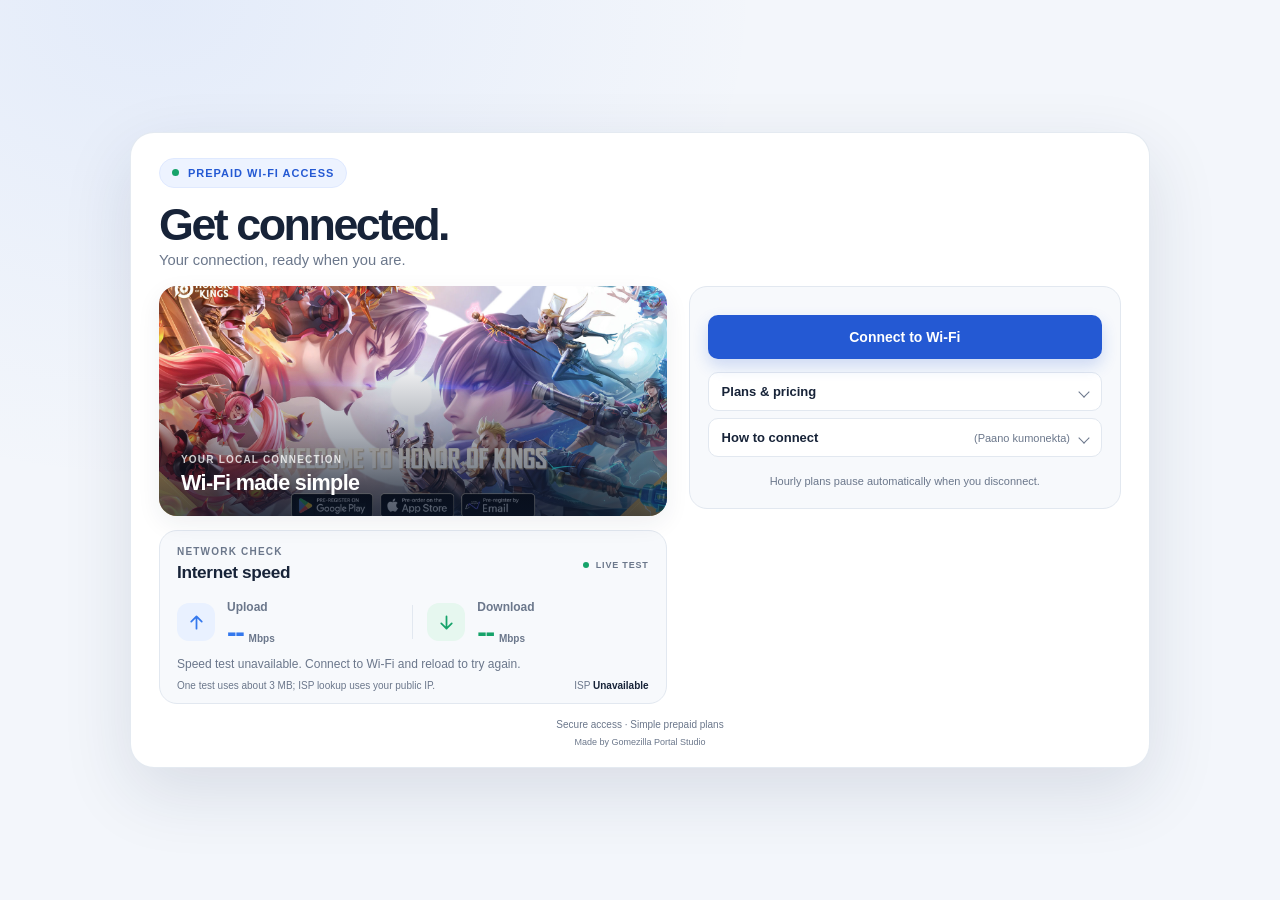
==== template/index.html @ 83ece9c0 "Add mobile preview and optional donation thank-you Correct the default admin email and remove the pr" ====
<!doctype html>
<html lang="en">
    <head>
        <meta charset="UTF-8">
        <meta name="viewport" content="width=device-width, initial-scale=1">
        <meta name="theme-color" content="#f3f6fb">
        <title>Prepaid Wi-Fi Access</title>
        <link rel="stylesheet" href="light.css" media="(prefers-color-scheme: light)">
        <link rel="stylesheet" href="dark.css" media="(prefers-color-scheme: dark)">
    </head>
    <body class="portal">
        <main class="oper-section-outer">
            <div class="oper-section-inner">
                <div class="container">
                    <header class="header">
                        <div class="header-top-row">
                            <div class="portal-badge"><span class="status-dot" aria-hidden="true"></span>Prepaid Wi-Fi Access</div>
                        </div>
                        <h1 class="portal-title">Get connected.</h1>
                        <p class="portal-subtitle">Your connection, ready when you are.</p>
                    </header>

                    <div class="portal-grid">
                        <section class="visual-column" aria-label="Network information">
                            <div class="carousel" aria-label="Community gallery">
                                <img id="carouselImage1" class="carouselImage" src="res/img/image1.jpg" alt="Community and Wi-Fi access">
                                <img id="carouselImage2" class="carouselImage" src="res/img/image2.jpeg" alt="Community and Wi-Fi access" style="display: none;">
                                <img id="carouselImage3" class="carouselImage" src="res/img/image3.jpeg" alt="Community and Wi-Fi access" style="display: none;">
                                <img id="carouselImage4" class="carouselImage" src="res/img/image4.jpg" alt="Community and Wi-Fi access" style="display: none;">
                                <img id="carouselImage5" class="carouselImage" src="res/img/image5.jpeg" alt="Community and Wi-Fi access" style="display: none;">
                                <div class="image-caption">
                                    <span class="caption-eyebrow">YOUR LOCAL CONNECTION</span>
                                    <span class="caption-title">Wi-Fi made simple</span>
                                </div>
                            </div>

                            <section class="speed-card" aria-labelledby="speedtest-title">
                                <div class="speed-heading">
                                    <div>
                                        <p class="section-eyebrow">NETWORK CHECK</p>
                                        <h2 id="speedtest-title">Internet speed</h2>
                                    </div>
                                    <span class="speed-live"><span class="live-dot" aria-hidden="true"></span>LIVE TEST</span>
                                </div>
                                <div class="speed-results">
                                    <div class="speed-result upload-result">
                                        <span class="speed-icon" aria-hidden="true">
                                            <svg viewBox="0 0 24 24"><path d="M12 19V5m-6 6 6-6 6 6"/></svg>
                                        </span>
                                        <div>
                                            <span class="speed-label">Upload</span>
                                            <p class="speed-value"><span id="upload-speed">--</span><span class="speed-unit">Mbps</span></p>
                                        </div>
                                    </div>
                                    <div class="speed-divider" aria-hidden="true"></div>
                                    <div class="speed-result download-result">
                                        <span class="speed-icon" aria-hidden="true">
                                            <svg viewBox="0 0 24 24"><path d="M12 5v14m6-6-6 6-6-6"/></svg>
                                        </span>
                                        <div>
                                            <span class="speed-label">Download</span>
                                            <p class="speed-value"><span id="download-speed">--</span><span class="speed-unit">Mbps</span></p>
                                        </div>
                                    </div>
                                </div>
                                <p id="speedtest-status" class="speed-status" role="status" aria-live="polite">Starting automatic speed test…</p>
                                <div class="speed-footer">
                                    <p class="speed-disclaimer">One test uses about 3 MB; ISP lookup uses your public IP.</p>
                                    <p class="isp-line">ISP <span id="isp-name">Detecting…</span></p>
                                </div>
                            </section>
                        </section>

                        <section class="access-column" aria-label="Connect to Wi-Fi">
                            <div id="hotspot-section" style="display:none">
                                <label class="field-label" for="hotspot-selector">Access method</label>
                                <div class="custom-select">
                                    <select id="hotspot-selector" class="oper-section-item"></select>
                                </div>
                            </div>

                            <form id="login-form">
                                <div id="input-voucher" class="form-group" style="display:none">
                                    <label class="field-label" for="voucherCode">Voucher code</label>
                                    <input id="voucherCode" class="oper-section-item input" name="voucherCode" type="text" placeholder="Enter your voucher code" autocomplete="one-time-code">
                                </div>
                                <div id="input-user" class="form-group" style="display:none">
                                    <label class="field-label" for="username">Username</label>
                                    <input id="username" class="oper-section-item input" name="username" type="text" placeholder="Username" autocomplete="username">
                                </div>
                                <div id="input-password" class="form-group password-wrapper" style="display:none">
                                    <label class="field-label" for="password">Password</label>
                                    <input id="password" class="oper-section-item input" name="password" type="password" placeholder="Password" autocomplete="current-password">
                                    <button id="togglePassword" class="password-toggle" type="button" aria-controls="password" aria-pressed="false">Show</button>
                                </div>
                                <div id="input-simple" class="form-group" style="display:none">
                                    <label class="field-label" for="simplePassword">Wi-Fi password</label>
                                    <input id="simplePassword" class="password oper-section-item" name="simplePassword" type="password" placeholder="Enter Wi-Fi password">
                                </div>
                                <div id="input-phone-num" class="form-group" style="display:none">
                                    <label class="field-label" for="country-code">Country code</label>
                                    <span class="add"></span>
                                    <input id="country-code" class="input" placeholder="Country code">
                                </div>
                                <div id="input-phone-number" class="form-group" style="display:none">
                                    <label class="field-label" for="phone-number">Phone number</label>
                                    <input id="phone-number" class="input" name="phone-number" type="text" placeholder="Phone number" autocomplete="tel">
                                </div>
                                <div id="input-verify-code" class="form-group" style="display:none">
                                    <label class="field-label" for="verify-code">Verification code</label>
                                    <div class="verify-row">
                                        <input id="verify-code" class="input" name="verify-code" type="text" placeholder="Verification code">
                                        <button id="get-code" class="button" type="button">Get code</button>
                                    </div>
                                </div>
                                <input name="clientMac" id="cMac" style="display:none">
                                <input name="radiusSvrIp" id="radiusServerIp" style="display:none">
                            </form>

                            <span id="oper-hint" role="status" style="color: var(--error)"></span>
                            <div id="button-area" class="form-group">
                                <button id="button-login" class="button oper-section-item"><span class="login-button-label">Connect to Wi-Fi</span></button>
                            </div>

                            <button class="collapsible" type="button" aria-expanded="false">Plans &amp; pricing<i class="arrow" aria-hidden="true"></i></button>
                            <div class="content">
                                <table id="priceTable">
                                    <thead>
                                        <tr><th>Price</th><th>Duration</th></tr>
                                    </thead>
                                    <tbody>
                                        <tr><td>₱5</td><td>2 hours</td></tr>
                                        <tr><td>₱10</td><td>5 hours</td></tr>
                                        <tr><td>₱20</td><td>1 day</td></tr>
                                        <tr><td>₱55</td><td>3 days</td></tr>
                                        <tr><td>₱105</td><td>7 days</td></tr>
                                    </tbody>
                                </table>
                            </div>

                            <button class="collapsible" type="button" aria-expanded="false">How to connect <span class="secondary-label">(Paano kumonekta)</span><i class="arrow" aria-hidden="true"></i></button>
                            <div class="content">
                                <p>1. Open Wi-Fi settings and connect to <strong>Prepaid Hotspot</strong> or <strong>Prepaid Hotspot_2.4G</strong>.</p>
                                <img src="res/img/instr/instr1.jpg" alt="Wi-Fi network selection instructions">
                                <p>2. Select <strong>Voucher Access</strong>.</p>
                                <img src="res/img/instr/instr2.jpeg" alt="Voucher access instructions">
                                <p>3. Enter your voucher code and tap <strong>Connect to Wi-Fi</strong>.</p>
                                <img src="res/img/instr/instr3.jpeg" alt="Voucher code entry instructions">
                            </div>
                            <p class="notes" id="note1">Hourly plans pause automatically when you disconnect.</p>
                        </section>
                    </div>
                    <footer class="footer-note">Secure access · Simple prepaid plans</footer>
                    <div class="studio-attribution">Made by Gomezilla Portal Studio</div>
                </div>
            </div>
        </main>
        <script src="tabCollapsible.js"></script>
        <script src="index.js"></script>
        <script src="speedtest.js"></script>
    </body>
</html>
---- template/light.css ----
:root {
    color-scheme: light;
    --page: #f3f6fb;
    --surface: #ffffff;
    --surface-soft: #f7f9fc;
    --surface-tint: #edf3fa;
    --border: #e2e8f0;
    --text: #172338;
    --muted: #6b778b;
    --primary: #2459d3;
    --primary-hover: #1948b4;
    --primary-soft: #edf3ff;
    --upload: #3478ed;
    --download: #16a36a;
    --error: #c33b48;
    --focus-ring: rgba(36, 89, 211, 0.18);
    --shadow: 0 24px 70px rgba(27, 45, 77, 0.12);
    --shadow-soft: 0 8px 24px rgba(27, 45, 77, 0.07);
}

* { box-sizing: border-box; }

html, body { min-height: 100%; }

body {
    min-height: 100vh;
    margin: 0;
    padding: 20px 18px;
    display: flex;
    align-items: center;
    justify-content: center;
    color: var(--text);
    background:
        radial-gradient(ellipse at 12% 0%, rgba(70, 127, 235, 0.09), transparent 38%),
        var(--page);
    font-family: Inter, -apple-system, BlinkMacSystemFont, "Segoe UI", sans-serif;
    overflow-x: hidden;
}

.oper-section-outer, .oper-section-inner {
    width: 100%;
    display: flex;
    justify-content: center;
}

.container {
    width: min(100%, 1020px);
    padding: 25px 28px 20px;
    border: 1px solid rgba(226, 232, 240, 0.9);
    border-radius: 24px;
    background: var(--surface);
    box-shadow: var(--shadow);
}

.header { margin: 0 0 18px; }
.header-top-row { display: flex; align-items: center; justify-content: space-between; gap: 12px; }

.portal-badge, .speed-live {
    display: inline-flex;
    align-items: center;
    gap: 9px;
    color: var(--primary);
    font-size: 11px;
    font-weight: 750;
    letter-spacing: 0.09em;
    text-transform: uppercase;
}

.portal-badge {
    padding: 8px 12px;
    border: 1px solid #dfe9ff;
    border-radius: 999px;
    background: var(--primary-soft);
}

.status-dot, .live-dot {
    width: 7px;
    height: 7px;
    border-radius: 50%;
    background: var(--download);
}

.portal-title {
    margin: 12px 0 4px;
    font-size: clamp(2rem, 4vw, 2.8rem);
    font-weight: 760;
    letter-spacing: -0.055em;
    line-height: 1.08;
}

.portal-subtitle { margin: 0; color: var(--muted); font-size: 0.92rem; }

.portal-grid {
    display: grid;
    grid-template-columns: minmax(0, 1.08fr) minmax(330px, 0.92fr);
    gap: 22px;
    align-items: start;
}

.visual-column, .access-column { min-width: 0; }

.carousel {
    position: relative;
    overflow: hidden;
    min-height: 220px;
    border-radius: 18px;
    background: #dce5f1;
    box-shadow: var(--shadow-soft);
}

.carousel::after {
    position: absolute;
    inset: 30% 0 0;
    content: "";
    pointer-events: none;
    background: linear-gradient(transparent, rgba(12, 24, 45, 0.72));
}

.carouselImage {
    display: block;
    width: 100%;
    height: 230px;
    object-fit: cover;
}

.image-caption {
    position: absolute;
    z-index: 1;
    right: 22px;
    bottom: 20px;
    left: 22px;
    display: grid;
    gap: 5px;
    color: #fff;
}

.caption-eyebrow, .section-eyebrow {
    margin: 0;
    font-size: 10px;
    font-weight: 750;
    letter-spacing: 0.12em;
}

.caption-eyebrow { color: rgba(255,255,255,0.78); }
.caption-title { font-size: 1.35rem; font-weight: 700; letter-spacing: -0.03em; }

.speed-card {
    margin-top: 14px;
    padding: 15px 17px 12px;
    border: 1px solid var(--border);
    border-radius: 18px;
    background: var(--surface-soft);
}

.speed-heading, .speed-results, .speed-result {
    display: flex;
    align-items: center;
}

.speed-heading { justify-content: space-between; gap: 12px; }
.section-eyebrow { margin-bottom: 5px; color: var(--muted); }
.speed-heading h2 { margin: 0; font-size: 1.08rem; letter-spacing: -0.02em; }
.speed-live { gap: 7px; color: var(--muted); font-size: 9px; }
.live-dot { width: 6px; height: 6px; }

.speed-results { margin: 14px 0 10px; }
.speed-result { flex: 1; gap: 12px; min-width: 0; }
.speed-icon {
    width: 38px;
    height: 38px;
    display: grid;
    flex: 0 0 auto;
    place-items: center;
    border-radius: 12px;
    background: #e9f1ff;
    color: var(--upload);
}
.download-result .speed-icon { background: #e6f7ef; color: var(--download); }
.speed-icon svg { width: 21px; height: 21px; fill: none; stroke: currentColor; stroke-width: 2; stroke-linecap: round; stroke-linejoin: round; }
.speed-label { color: var(--muted); font-size: 12px; font-weight: 600; }
.speed-value { margin: 3px 0 0; font-size: clamp(1.35rem, 3vw, 1.8rem); font-variant-numeric: tabular-nums; font-weight: 750; letter-spacing: -0.045em; line-height: 1; }
.upload-result .speed-value { color: var(--upload); }
.download-result .speed-value { color: var(--download); }
.speed-unit { margin-left: 5px; color: var(--muted); font-size: 10px; font-weight: 600; letter-spacing: 0; }
.speed-divider { width: 1px; height: 34px; margin: 0 14px; background: var(--border); }
.speed-status { min-height: 18px; margin: 0; color: var(--muted); font-size: 12px; }
.speed-footer { display: flex; justify-content: space-between; align-items: center; gap: 10px; margin-top: 5px; }
.speed-disclaimer, .isp-line { margin: 0; color: var(--muted); font-size: 10px; }
.isp-line { flex: 0 0 auto; }
.isp-line span { color: var(--text); font-weight: 650; }

.access-column {
    padding: 18px;
    border: 1px solid var(--border);
    border-radius: 18px;
    background: var(--surface-soft);
}

#hotspot-section { margin: 0 0 16px; }
.field-label { display: block; margin: 0 0 7px; color: var(--text); font-size: 12px; font-weight: 650; }
.custom-select { position: relative; }
.custom-select::after {
    position: absolute;
    top: 18px;
    right: 16px;
    width: 7px;
    height: 7px;
    content: "";
    transform: rotate(45deg);
    border-right: 1.5px solid var(--muted);
    border-bottom: 1.5px solid var(--muted);
    pointer-events: none;
}
.custom-select select { width: 100%; appearance: none; }

.form-group { margin: 0 0 11px; }
.form-group input, #country-code, #phone-number, #voucherCode, #username, #password, #simplePassword, #verify-code {
    width: 100%;
    min-height: 44px;
    padding: 10px 13px;
    border: 1px solid var(--border);
    border-radius: 10px;
    outline: none;
    background: var(--surface);
    color: var(--text);
    font: inherit;
    font-size: 14px;
    transition: border-color 0.18s ease, box-shadow 0.18s ease;
}
.form-group input::placeholder, #country-code::placeholder, #phone-number::placeholder, #voucherCode::placeholder, #username::placeholder, #password::placeholder, #simplePassword::placeholder, #verify-code::placeholder { color: #95a0b0; }
.form-group input:focus, #country-code:focus, #phone-number:focus, #voucherCode:focus, #username:focus, #password:focus, #simplePassword:focus, #verify-code:focus, .custom-select select:focus {
    border-color: var(--primary);
    box-shadow: 0 0 0 4px var(--focus-ring);
}
.form-group input:focus, #country-code:focus, #phone-number:focus, #voucherCode:focus, #username:focus, #password:focus, #simplePassword:focus, #verify-code:focus { outline: none; }
.password-wrapper { position: relative; }
.password-toggle { position: absolute; top: 27px; right: 8px; min-height: 32px; padding: 6px 8px; border: 0; border-radius: 7px; background: transparent; box-shadow: none; color: var(--primary); cursor: pointer; font: inherit; font-size: 12px; font-weight: 650; }
.password-toggle:hover { transform: none; background: var(--primary-soft); box-shadow: none; }
.password-toggle:focus-visible { outline: 3px solid var(--focus-ring); outline-offset: 1px; }
.password-wrapper input { padding-right: 68px; }
.verify-row { display: flex; gap: 8px; }
#verify-code { min-width: 0; }

.button, #button-login, #get-code {
    min-height: 44px;
    padding: 12px 17px;
    border: 0;
    border-radius: 10px;
    background: var(--primary);
    box-shadow: 0 7px 16px rgba(36, 89, 211, 0.2);
    color: #fff;
    cursor: pointer;
    font: inherit;
    font-size: 14px;
    font-weight: 700;
    transition: background 0.18s ease, transform 0.18s ease;
}
.button:hover, #button-login:hover, #get-code:hover { transform: translateY(-1px); background: var(--primary-hover); }
.button:focus-visible, #button-login:focus-visible, #get-code:focus-visible, .collapsible:focus-visible { outline: 3px solid var(--focus-ring); outline-offset: 3px; }
#button-area { margin: 2px 0 13px; }
#button-login { width: 100%; }
#get-code { flex: 0 0 112px; padding-inline: 10px; }
#hotspot-selector { min-height: 48px; padding: 0 38px 0 14px; border: 1px solid var(--border); border-radius: 10px; background: var(--surface); color: var(--text); font: inherit; }
#hotspot-selector option { background: var(--surface); color: var(--text); }

.collapsible {
    width: 100%;
    display: flex;
    align-items: center;
    justify-content: space-between;
    gap: 10px;
    margin: 7px 0 0;
    padding: 11px 13px;
    border: 1px solid var(--border);
    border-radius: 10px;
    background: var(--surface);
    color: var(--text);
    cursor: pointer;
    font: inherit;
    font-size: 13px;
    font-weight: 650;
    text-align: left;
}
.secondary-label { margin-left: auto; color: var(--muted); font-size: 11px; font-weight: 500; }
.arrow { width: 8px; height: 8px; flex: 0 0 auto; border: solid var(--muted); border-width: 0 1.5px 1.5px 0; transform: rotate(45deg); transition: transform 0.18s ease; }
.collapsible.active .arrow { transform: rotate(225deg); }
.content { display: none; overflow: hidden; padding: 13px 2px 2px; }
.content p { margin: 0 0 11px; color: var(--muted); font-size: 13px; line-height: 1.6; }
.content strong { color: var(--text); }
.content img { display: block; width: 100%; max-width: 250px; margin: 0 auto 15px; border: 1px solid var(--border); border-radius: 12px; box-shadow: var(--shadow-soft); }

table { width: 100%; overflow: hidden; border-collapse: separate; border-spacing: 0; border: 1px solid var(--border); border-radius: 10px; background: var(--surface); }
th, td { padding: 10px 12px; border-bottom: 1px solid var(--border); color: var(--text); font-size: 13px; text-align: left; }
th { background: var(--surface-tint); color: var(--muted); font-size: 10px; letter-spacing: 0.08em; text-transform: uppercase; }
tbody tr:last-child td { border-bottom: 0; }
td:first-child { font-weight: 700; }
.notes { margin: 16px 0 0; color: var(--muted); font-size: 11px; line-height: 1.5; text-align: center; }
#oper-hint { display: block; margin: 0 0 10px; font-size: 13px; font-weight: 600; }
.footer-note { margin-top: 15px; color: var(--muted); font-size: 10px; text-align: center; }
.studio-attribution { margin-top: 7px; color: var(--muted); font-size: 9px; text-align: center; }

@media (max-width: 760px) {
    body { padding: 16px 12px; align-items: flex-start; }
    #voucherCode, #username, #password, #simplePassword, #country-code, #phone-number, #verify-code, #hotspot-selector { font-size: 16px; }
    .container { padding: 18px 16px 15px; border-radius: 20px; }
    .header { margin-bottom: 20px; }
    .portal-title { margin-top: 14px; }
    .portal-grid { grid-template-columns: minmax(0, 1fr); gap: 18px; }
    .visual-column { display: contents; }
    .carousel { order: 1; min-height: 165px; }
    .access-column { order: 2; padding: 15px; }
    .speed-card { order: 3; margin-top: 0; padding: 14px 15px 12px; }
    .carouselImage { height: clamp(165px, 45vw, 220px); }
    .speed-results { margin: 12px 0 8px; }
    .speed-footer { flex-wrap: wrap; }
}

@media (max-width: 380px) {
    .container { padding: 19px 14px 15px; }
    .access-column { padding: 15px; }
    .speed-result { gap: 8px; }
    .speed-divider { margin-inline: 10px; }
    .speed-icon { width: 34px; height: 34px; }
    .speed-footer { gap: 4px; }
    .secondary-label { display: none; }
}

@media (prefers-reduced-motion: reduce) {
    *, *::before, *::after { scroll-behavior: auto !important; transition-duration: 0.01ms !important; }
}
---- template/dark.css ----
:root {
    color-scheme: dark;
    --page: #0c1422;
    --surface: #121e30;
    --surface-soft: #17253a;
    --surface-tint: #1d2c43;
    --border: #2a3a51;
    --text: #edf3fc;
    --muted: #9cabc0;
    --primary: #5c8eff;
    --primary-hover: #78a1ff;
    --primary-soft: #1a2c4b;
    --upload: #72a1ff;
    --download: #40d397;
    --error: #ff818b;
    --focus-ring: rgba(92, 142, 255, 0.22);
    --shadow: 0 24px 70px rgba(0, 0, 0, 0.34);
    --shadow-soft: 0 8px 24px rgba(0, 0, 0, 0.2);
}

* { box-sizing: border-box; }

html, body { min-height: 100%; }

body {
    min-height: 100vh;
    margin: 0;
    padding: 20px 18px;
    display: flex;
    align-items: center;
    justify-content: center;
    color: var(--text);
    background:
        radial-gradient(ellipse at 12% 0%, rgba(52, 98, 183, 0.18), transparent 38%),
        var(--page);
    font-family: Inter, -apple-system, BlinkMacSystemFont, "Segoe UI", sans-serif;
    overflow-x: hidden;
}

.oper-section-outer, .oper-section-inner {
    width: 100%;
    display: flex;
    justify-content: center;
}

.container {
    width: min(100%, 1020px);
    padding: 25px 28px 20px;
    border: 1px solid var(--border);
    border-radius: 24px;
    background: var(--surface);
    box-shadow: var(--shadow);
}

.header { margin: 0 0 18px; }
.header-top-row { display: flex; align-items: center; justify-content: space-between; gap: 12px; }

.portal-badge, .speed-live {
    display: inline-flex;
    align-items: center;
    gap: 9px;
    color: var(--primary);
    font-size: 11px;
    font-weight: 750;
    letter-spacing: 0.09em;
    text-transform: uppercase;
}

.portal-badge {
    padding: 8px 12px;
    border: 1px solid #293d5d;
    border-radius: 999px;
    background: var(--primary-soft);
}

.status-dot, .live-dot {
    width: 7px;
    height: 7px;
    border-radius: 50%;
    background: var(--download);
}

.portal-title {
    margin: 12px 0 4px;
    font-size: clamp(2rem, 4vw, 2.8rem);
    font-weight: 760;
    letter-spacing: -0.055em;
    line-height: 1.08;
}

.portal-subtitle { margin: 0; color: var(--muted); font-size: 0.92rem; }

.portal-grid {
    display: grid;
    grid-template-columns: minmax(0, 1.08fr) minmax(330px, 0.92fr);
    gap: 22px;
    align-items: start;
}

.visual-column, .access-column { min-width: 0; }

.carousel {
    position: relative;
    overflow: hidden;
    min-height: 220px;
    border-radius: 18px;
    background: #24334a;
    box-shadow: var(--shadow-soft);
}

.carousel::after {
    position: absolute;
    inset: 30% 0 0;
    content: "";
    pointer-events: none;
    background: linear-gradient(transparent, rgba(5, 12, 24, 0.82));
}

.carouselImage {
    display: block;
    width: 100%;
    height: 230px;
    object-fit: cover;
}

.image-caption {
    position: absolute;
    z-index: 1;
    right: 22px;
    bottom: 20px;
    left: 22px;
    display: grid;
    gap: 5px;
    color: #fff;
}

.caption-eyebrow, .section-eyebrow {
    margin: 0;
    font-size: 10px;
    font-weight: 750;
    letter-spacing: 0.12em;
}

.caption-eyebrow { color: rgba(255,255,255,0.78); }
.caption-title { font-size: 1.35rem; font-weight: 700; letter-spacing: -0.03em; }

.speed-card {
    margin-top: 14px;
    padding: 15px 17px 12px;
    border: 1px solid var(--border);
    border-radius: 18px;
    background: var(--surface-soft);
}

.speed-heading, .speed-results, .speed-result {
    display: flex;
    align-items: center;
}

.speed-heading { justify-content: space-between; gap: 12px; }
.section-eyebrow { margin-bottom: 5px; color: var(--muted); }
.speed-heading h2 { margin: 0; font-size: 1.08rem; letter-spacing: -0.02em; }
.speed-live { gap: 7px; color: var(--muted); font-size: 9px; }
.live-dot { width: 6px; height: 6px; }

.speed-results { margin: 14px 0 10px; }
.speed-result { flex: 1; gap: 12px; min-width: 0; }
.speed-icon {
    width: 38px;
    height: 38px;
    display: grid;
    flex: 0 0 auto;
    place-items: center;
    border-radius: 12px;
    background: #203657;
    color: var(--upload);
}
.download-result .speed-icon { background: #193d35; color: var(--download); }
.speed-icon svg { width: 21px; height: 21px; fill: none; stroke: currentColor; stroke-width: 2; stroke-linecap: round; stroke-linejoin: round; }
.speed-label { color: var(--muted); font-size: 12px; font-weight: 600; }
.speed-value { margin: 3px 0 0; font-size: clamp(1.35rem, 3vw, 1.8rem); font-variant-numeric: tabular-nums; font-weight: 750; letter-spacing: -0.045em; line-height: 1; }
.upload-result .speed-value { color: var(--upload); }
.download-result .speed-value { color: var(--download); }
.speed-unit { margin-left: 5px; color: var(--muted); font-size: 10px; font-weight: 600; letter-spacing: 0; }
.speed-divider { width: 1px; height: 34px; margin: 0 14px; background: var(--border); }
.speed-status { min-height: 18px; margin: 0; color: var(--muted); font-size: 12px; }
.speed-footer { display: flex; justify-content: space-between; align-items: center; gap: 10px; margin-top: 5px; }
.speed-disclaimer, .isp-line { margin: 0; color: var(--muted); font-size: 10px; }
.isp-line { flex: 0 0 auto; }
.isp-line span { color: var(--text); font-weight: 650; }

.access-column {
    padding: 18px;
    border: 1px solid var(--border);
    border-radius: 18px;
    background: var(--surface-soft);
}

#hotspot-section { margin: 0 0 16px; }
.field-label { display: block; margin: 0 0 7px; color: var(--text); font-size: 12px; font-weight: 650; }
.custom-select { position: relative; }
.custom-select::after {
    position: absolute;
    top: 18px;
    right: 16px;
    width: 7px;
    height: 7px;
    content: "";
    transform: rotate(45deg);
    border-right: 1.5px solid var(--muted);
    border-bottom: 1.5px solid var(--muted);
    pointer-events: none;
}
.custom-select select { width: 100%; appearance: none; }

.form-group { margin: 0 0 11px; }
.form-group input, #country-code, #phone-number, #voucherCode, #username, #password, #simplePassword, #verify-code {
    width: 100%;
    min-height: 44px;
    padding: 10px 13px;
    border: 1px solid var(--border);
    border-radius: 10px;
    outline: none;
    background: var(--surface);
    color: var(--text);
    font: inherit;
    font-size: 14px;
    transition: border-color 0.18s ease, box-shadow 0.18s ease;
}
.form-group input::placeholder, #country-code::placeholder, #phone-number::placeholder, #voucherCode::placeholder, #username::placeholder, #password::placeholder, #simplePassword::placeholder, #verify-code::placeholder { color: var(--muted); }
.form-group input:focus, #country-code:focus, #phone-number:focus, #voucherCode:focus, #username:focus, #password:focus, #simplePassword:focus, #verify-code:focus, .custom-select select:focus {
    border-color: var(--primary);
    box-shadow: 0 0 0 4px var(--focus-ring);
}
.form-group input:focus, #country-code:focus, #phone-number:focus, #voucherCode:focus, #username:focus, #password:focus, #simplePassword:focus, #verify-code:focus { outline: none; }
.password-wrapper { position: relative; }
.password-toggle { position: absolute; top: 27px; right: 8px; min-height: 32px; padding: 6px 8px; border: 0; border-radius: 7px; background: transparent; box-shadow: none; color: var(--primary); cursor: pointer; font: inherit; font-size: 12px; font-weight: 650; }
.password-toggle:hover { transform: none; background: var(--primary-soft); box-shadow: none; }
.password-toggle:focus-visible { outline: 3px solid var(--focus-ring); outline-offset: 1px; }
.password-wrapper input { padding-right: 68px; }
.verify-row { display: flex; gap: 8px; }
#verify-code { min-width: 0; }

.button, #button-login, #get-code {
    min-height: 44px;
    padding: 12px 17px;
    border: 0;
    border-radius: 10px;
    background: var(--primary);
    box-shadow: 0 7px 16px rgba(0, 0, 0, 0.22);
    color: #fff;
    cursor: pointer;
    font: inherit;
    font-size: 14px;
    font-weight: 700;
    transition: background 0.18s ease, transform 0.18s ease;
}
.button:hover, #button-login:hover, #get-code:hover { transform: translateY(-1px); background: var(--primary-hover); }
.button:focus-visible, #button-login:focus-visible, #get-code:focus-visible, .collapsible:focus-visible { outline: 3px solid var(--focus-ring); outline-offset: 3px; }
#button-area { margin: 2px 0 13px; }
#button-login { width: 100%; }
#get-code { flex: 0 0 112px; padding-inline: 10px; }
#hotspot-selector { min-height: 48px; padding: 0 38px 0 14px; border: 1px solid var(--border); border-radius: 10px; background: var(--surface); color: var(--text); font: inherit; }
#hotspot-selector option { background: var(--surface); color: var(--text); }

.collapsible {
    width: 100%;
    display: flex;
    align-items: center;
    justify-content: space-between;
    gap: 10px;
    margin: 7px 0 0;
    padding: 11px 13px;
    border: 1px solid var(--border);
    border-radius: 10px;
    background: var(--surface);
    color: var(--text);
    cursor: pointer;
    font: inherit;
    font-size: 13px;
    font-weight: 650;
    text-align: left;
}
.secondary-label { margin-left: auto; color: var(--muted); font-size: 11px; font-weight: 500; }
.arrow { width: 8px; height: 8px; flex: 0 0 auto; border: solid var(--muted); border-width: 0 1.5px 1.5px 0; transform: rotate(45deg); transition: transform 0.18s ease; }
.collapsible.active .arrow { transform: rotate(225deg); }
.content { display: none; overflow: hidden; padding: 13px 2px 2px; }
.content p { margin: 0 0 11px; color: var(--muted); font-size: 13px; line-height: 1.6; }
.content strong { color: var(--text); }
.content img { display: block; width: 100%; max-width: 250px; margin: 0 auto 15px; border: 1px solid var(--border); border-radius: 12px; box-shadow: var(--shadow-soft); }

table { width: 100%; overflow: hidden; border-collapse: separate; border-spacing: 0; border: 1px solid var(--border); border-radius: 10px; background: var(--surface); }
th, td { padding: 10px 12px; border-bottom: 1px solid var(--border); color: var(--text); font-size: 13px; text-align: left; }
th { background: var(--surface-tint); color: var(--muted); font-size: 10px; letter-spacing: 0.08em; text-transform: uppercase; }
tbody tr:last-child td { border-bottom: 0; }
td:first-child { font-weight: 700; }
.notes { margin: 16px 0 0; color: var(--muted); font-size: 11px; line-height: 1.5; text-align: center; }
#oper-hint { display: block; margin: 0 0 10px; font-size: 13px; font-weight: 600; }
.footer-note { margin-top: 15px; color: var(--muted); font-size: 10px; text-align: center; }
.studio-attribution { margin-top: 7px; color: var(--muted); font-size: 9px; text-align: center; }

@media (max-width: 760px) {
    body { padding: 16px 12px; align-items: flex-start; }
    #voucherCode, #username, #password, #simplePassword, #country-code, #phone-number, #verify-code, #hotspot-selector { font-size: 16px; }
    .container { padding: 18px 16px 15px; border-radius: 20px; }
    .header { margin-bottom: 20px; }
    .portal-title { margin-top: 14px; }
    .portal-grid { grid-template-columns: minmax(0, 1fr); gap: 18px; }
    .visual-column { display: contents; }
    .carousel { order: 1; min-height: 165px; }
    .access-column { order: 2; padding: 15px; }
    .speed-card { order: 3; margin-top: 0; padding: 14px 15px 12px; }
    .carouselImage { height: clamp(165px, 45vw, 220px); }
    .speed-results { margin: 12px 0 8px; }
    .speed-footer { flex-wrap: wrap; }
}

@media (max-width: 380px) {
    .container { padding: 19px 14px 15px; }
    .access-column { padding: 15px; }
    .speed-result { gap: 8px; }
    .speed-divider { margin-inline: 10px; }
    .speed-icon { width: 34px; height: 34px; }
    .speed-footer { gap: 4px; }
    .secondary-label { display: none; }
}

@media (prefers-reduced-motion: reduce) {
    *, *::before, *::after { scroll-behavior: auto !important; transition-duration: 0.01ms !important; }
}
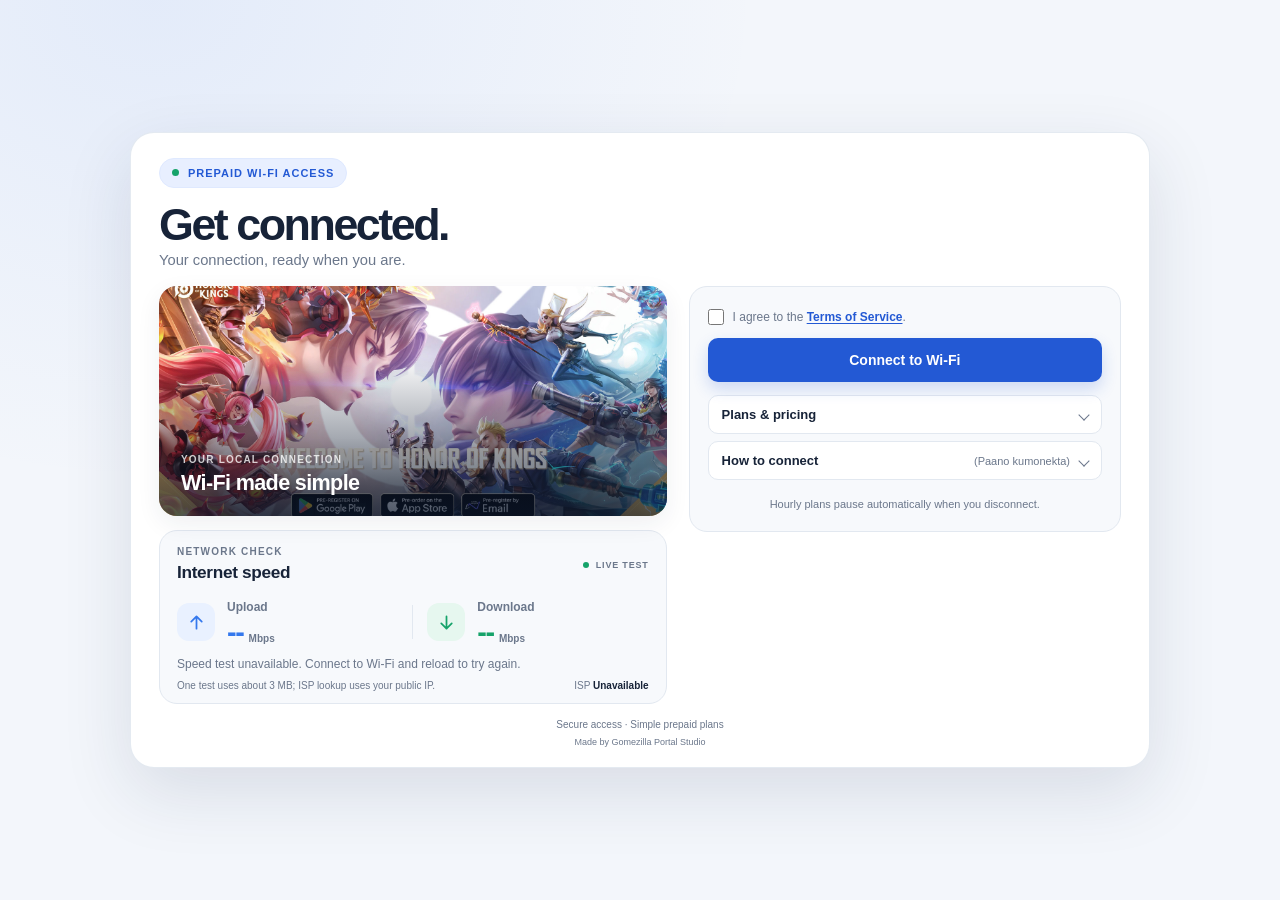
==== commit 098131c1: "Add terms acceptance and Main theme Co-authored-by: Copilot <223556219+Copilot@users.noreply.github." ====
--- a/template/index.html
+++ b/template/index.html
@@ -117,7 +117,12 @@
                                 <input name="radiusSvrIp" id="radiusServerIp" style="display:none">
                             </form>
 
-                            <span id="oper-hint" role="status" style="color: var(--error)"></span>
+                            <div class="terms-acceptance" id="terms-acceptance">
+                                <div class="terms-checkbox">
+                                    <input id="terms-checkbox" type="checkbox">
+                                    <span><label for="terms-checkbox">I agree to the</label> <button id="terms-open" class="terms-link" type="button">Terms of Service</button>.</span>
+                                </div>
+                            </div>
                             <div id="button-area" class="form-group">
                                 <button id="button-login" class="button oper-section-item"><span class="login-button-label">Connect to Wi-Fi</span></button>
                             </div>
@@ -155,6 +160,36 @@
                 </div>
             </div>
         </main>
+        <dialog class="message-dialog" id="oper-prompt" aria-labelledby="oper-prompt-title" aria-describedby="oper-prompt-message">
+            <div class="message-dialog-card">
+                <span class="message-dialog-icon" id="oper-prompt-icon" aria-hidden="true">!</span>
+                <h2 id="oper-prompt-title">Connection notice</h2>
+                <p id="oper-prompt-message"></p>
+                <button class="button message-dialog-close" id="oper-prompt-close" type="button">OK</button>
+            </div>
+        </dialog>
+        <dialog class="terms-dialog" id="terms-dialog" aria-labelledby="terms-title">
+            <div class="terms-dialog-card">
+                <button class="terms-dialog-close" id="terms-close" type="button" aria-label="Close terms">×</button>
+                <p class="terms-eyebrow">PLEASE READ</p>
+                <h2 id="terms-title">Terms of Service</h2>
+                <div class="terms-copy">
+                    <p>By using this Wi-Fi service, you agree to use it only for lawful purposes and to follow the rules below.</p>
+                    <h3>Acceptable use</h3>
+                    <p>Do not use the service to break the law, harm others, access or distribute unlawful content, interfere with networks or devices, send spam, or attempt to bypass security or usage limits. Keep your access credentials private and do not resell or share access unless the provider allows it.</p>
+                    <h3>Service and availability</h3>
+                    <p>Access is provided on an as-available basis. Speed, coverage, session length, and availability may vary. The provider may limit, suspend, or end access to protect the network, comply with law, or address misuse.</p>
+                    <h3>Privacy and security</h3>
+                    <p>Use of the network may be logged and monitored by its operator for security, troubleshooting, and service management, subject to applicable law and the operator's privacy practices. Public Wi-Fi may not be secure; use appropriate protection and avoid sending sensitive information over an untrusted connection.</p>
+                    <h3>Responsibility</h3>
+                    <p>You are responsible for activity from your device and for complying with applicable laws. To the extent allowed by law, the provider is not responsible for interruptions, data loss, or damage arising from use of this service. Nothing in these terms limits rights or remedies that cannot legally be excluded.</p>
+                    <h3>Questions</h3>
+                    <p>Contact the network operator for help or questions about these terms. The operator may update these terms when needed; continued use after an update means you accept the revised terms.</p>
+                    <p class="terms-disclaimer">Sample terms for the network operator to review and adapt to local laws and actual privacy practices. This sample is not legal advice.</p>
+                </div>
+                <button class="button terms-done" id="terms-done" type="button">Done</button>
+            </div>
+        </dialog>
         <script src="tabCollapsible.js"></script>
         <script src="index.js"></script>
         <script src="speedtest.js"></script>
--- a/template/light.css
+++ b/template/light.css
@@ -7,13 +7,13 @@
     --border: #e2e8f0;
     --text: #172338;
     --muted: #6b778b;
-    --primary: #2459d3;
+    --primary: #2359d4;
     --primary-hover: #1948b4;
-    --primary-soft: #edf3ff;
+    --primary-soft: #e8efff;
     --upload: #3478ed;
     --download: #16a36a;
     --error: #c33b48;
-    --focus-ring: rgba(36, 89, 211, 0.18);
+    --focus-ring: rgba(35, 89, 212, 0.18);
     --shadow: 0 24px 70px rgba(27, 45, 77, 0.12);
     --shadow-soft: 0 8px 24px rgba(27, 45, 77, 0.07);
 }
@@ -295,7 +295,27 @@
 tbody tr:last-child td { border-bottom: 0; }
 td:first-child { font-weight: 700; }
 .notes { margin: 16px 0 0; color: var(--muted); font-size: 11px; line-height: 1.5; text-align: center; }
-#oper-hint { display: block; margin: 0 0 10px; font-size: 13px; font-weight: 600; }
+.terms-acceptance { margin: 3px 0 12px; }
+.terms-checkbox { display: flex; align-items: flex-start; gap: 9px; color: var(--muted); font-size: 12px; line-height: 1.5; cursor: pointer; }
+.terms-checkbox input { width: 16px; height: 16px; flex: 0 0 auto; margin: 1px 0 0; accent-color: var(--primary); }
+.terms-link { display: inline; padding: 0; border: 0; color: var(--primary); background: transparent; font: inherit; font-weight: 700; text-decoration: underline; text-underline-offset: 2px; cursor: pointer; }
+.terms-link:focus-visible { outline: 3px solid var(--focus-ring); outline-offset: 2px; border-radius: 2px; }
+.message-dialog, .terms-dialog { width: min(440px, calc(100% - 28px)); max-width: 100%; max-height: min(82vh, 680px); padding: 0; overflow: auto; border: 1px solid var(--border); border-radius: 18px; color: var(--text); background: var(--surface); box-shadow: var(--shadow); }
+.message-dialog::backdrop, .terms-dialog::backdrop { background: rgba(12, 24, 45, .55); backdrop-filter: blur(3px); }
+.message-dialog-card { padding: 28px; text-align: center; }
+.message-dialog-icon { width: 42px; height: 42px; display: grid; place-items: center; margin: 0 auto 13px; border: 1px solid color-mix(in srgb, var(--error), transparent 70%); border-radius: 50%; color: var(--error); background: color-mix(in srgb, var(--error), transparent 92%); font-size: 22px; font-weight: 750; }
+.message-dialog[data-kind="success"] .message-dialog-icon { color: var(--download); border-color: color-mix(in srgb, var(--download), transparent 70%); background: color-mix(in srgb, var(--download), transparent 92%); }
+.message-dialog-card h2, .terms-dialog-card h2 { margin: 0 0 8px; font-size: 20px; letter-spacing: -.025em; }
+.message-dialog-card p { margin: 0; color: var(--muted); font-size: 14px; line-height: 1.6; overflow-wrap: anywhere; }
+.message-dialog-close { width: 100%; margin-top: 21px; }
+.terms-dialog-card { position: relative; padding: 26px; }
+.terms-dialog-close { position: absolute; top: 12px; right: 12px; width: 34px; height: 34px; border: 1px solid var(--border); border-radius: 50%; color: var(--muted); background: var(--surface-soft); font-size: 22px; cursor: pointer; }
+.terms-eyebrow { margin: 0 0 6px; color: var(--primary); font-size: 10px; font-weight: 750; letter-spacing: .12em; }
+.terms-copy { margin: 16px 0; }
+.terms-copy h3 { margin: 14px 0 4px; font-size: 13px; }
+.terms-copy p { margin: 0; color: var(--muted); font-size: 12px; line-height: 1.6; }
+.terms-copy .terms-disclaimer { margin-top: 16px; padding: 10px; border-radius: 8px; background: var(--surface-soft); font-size: 10px; }
+.terms-done { width: 100%; }
 .footer-note { margin-top: 15px; color: var(--muted); font-size: 10px; text-align: center; }
 .studio-attribution { margin-top: 7px; color: var(--muted); font-size: 9px; text-align: center; }
 
--- a/template/dark.css
+++ b/template/dark.css
@@ -295,7 +295,27 @@
 tbody tr:last-child td { border-bottom: 0; }
 td:first-child { font-weight: 700; }
 .notes { margin: 16px 0 0; color: var(--muted); font-size: 11px; line-height: 1.5; text-align: center; }
-#oper-hint { display: block; margin: 0 0 10px; font-size: 13px; font-weight: 600; }
+.terms-acceptance { margin: 3px 0 12px; }
+.terms-checkbox { display: flex; align-items: flex-start; gap: 9px; color: var(--muted); font-size: 12px; line-height: 1.5; cursor: pointer; }
+.terms-checkbox input { width: 16px; height: 16px; flex: 0 0 auto; margin: 1px 0 0; accent-color: var(--primary); }
+.terms-link { display: inline; padding: 0; border: 0; color: var(--primary); background: transparent; font: inherit; font-weight: 700; text-decoration: underline; text-underline-offset: 2px; cursor: pointer; }
+.terms-link:focus-visible { outline: 3px solid var(--focus-ring); outline-offset: 2px; border-radius: 2px; }
+.message-dialog, .terms-dialog { width: min(440px, calc(100% - 28px)); max-width: 100%; max-height: min(82vh, 680px); padding: 0; overflow: auto; border: 1px solid var(--border); border-radius: 18px; color: var(--text); background: var(--surface); box-shadow: var(--shadow); }
+.message-dialog::backdrop, .terms-dialog::backdrop { background: rgba(12, 24, 45, .68); backdrop-filter: blur(3px); }
+.message-dialog-card { padding: 28px; text-align: center; }
+.message-dialog-icon { width: 42px; height: 42px; display: grid; place-items: center; margin: 0 auto 13px; border: 1px solid rgba(255, 129, 139, .3); border-radius: 50%; color: var(--error); background: rgba(255, 129, 139, .1); font-size: 22px; font-weight: 750; }
+.message-dialog[data-kind="success"] .message-dialog-icon { color: var(--download); border-color: rgba(64, 211, 151, .3); background: rgba(64, 211, 151, .1); }
+.message-dialog-card h2, .terms-dialog-card h2 { margin: 0 0 8px; font-size: 20px; letter-spacing: -.025em; }
+.message-dialog-card p { margin: 0; color: var(--muted); font-size: 14px; line-height: 1.6; overflow-wrap: anywhere; }
+.message-dialog-close { width: 100%; margin-top: 21px; }
+.terms-dialog-card { position: relative; padding: 26px; }
+.terms-dialog-close { position: absolute; top: 12px; right: 12px; width: 34px; height: 34px; border: 1px solid var(--border); border-radius: 50%; color: var(--muted); background: var(--surface-soft); font-size: 22px; cursor: pointer; }
+.terms-eyebrow { margin: 0 0 6px; color: var(--primary); font-size: 10px; font-weight: 750; letter-spacing: .12em; }
+.terms-copy { margin: 16px 0; }
+.terms-copy h3 { margin: 14px 0 4px; font-size: 13px; }
+.terms-copy p { margin: 0; color: var(--muted); font-size: 12px; line-height: 1.6; }
+.terms-copy .terms-disclaimer { margin-top: 16px; padding: 10px; border-radius: 8px; background: var(--surface-soft); font-size: 10px; }
+.terms-done { width: 100%; }
 .footer-note { margin-top: 15px; color: var(--muted); font-size: 10px; text-align: center; }
 .studio-attribution { margin-top: 7px; color: var(--muted); font-size: 9px; text-align: center; }
 
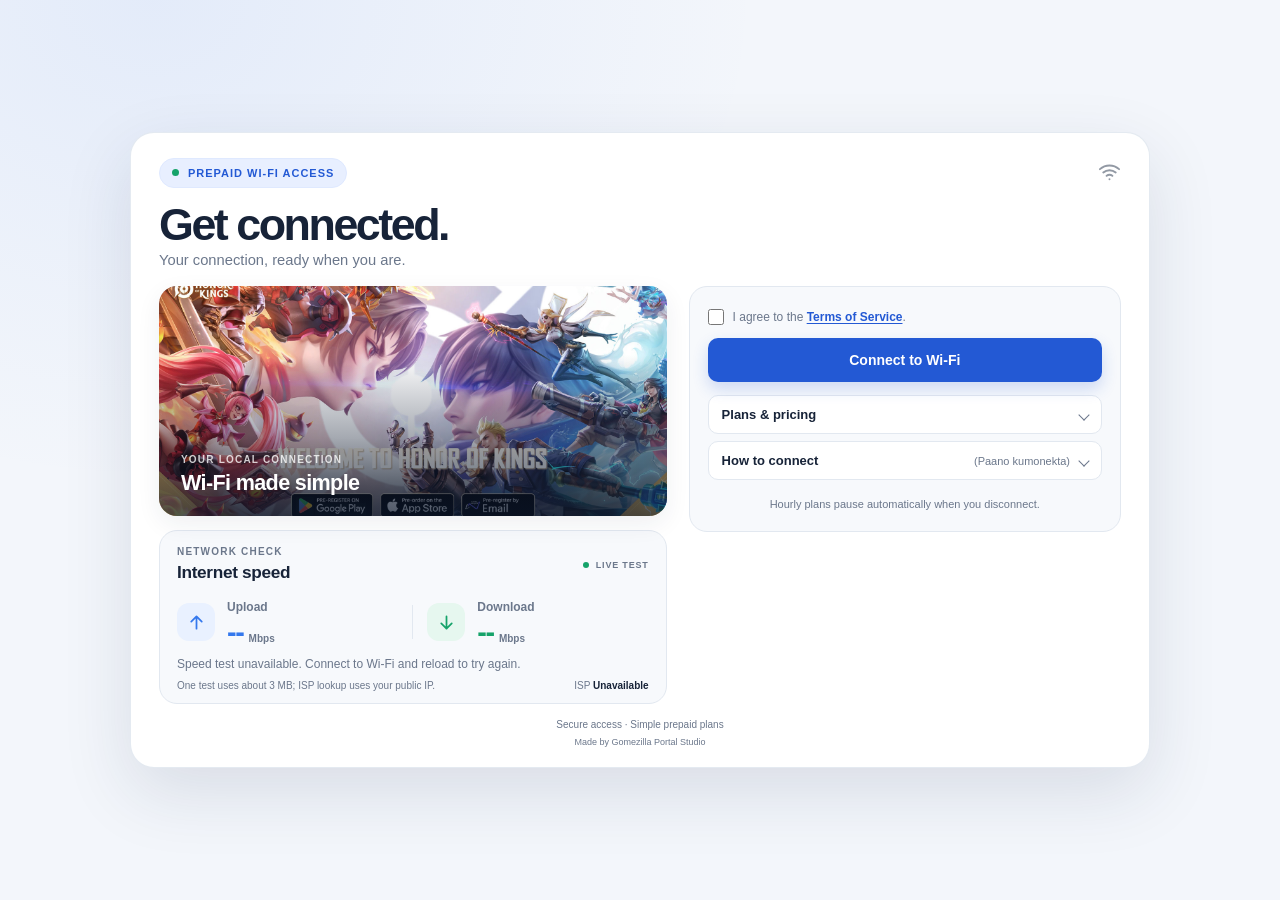
==== commit 77f7dd2d: "Restore preview controls and show internet status Co-authored-by: Copilot <223556219+Copilot@users.n" ====
--- a/template/index.html
+++ b/template/index.html
@@ -15,6 +15,9 @@
                     <header class="header">
                         <div class="header-top-row">
                             <div class="portal-badge"><span class="status-dot" aria-hidden="true"></span>Prepaid Wi-Fi Access</div>
+                            <span class="internet-status" id="internet-status" role="status" aria-label="Internet access not confirmed" title="Internet access not confirmed">
+                                <svg viewBox="0 0 24 24" fill="none" stroke="currentColor" stroke-width="2" stroke-linecap="round" stroke-linejoin="round" aria-hidden="true"><path d="M2 8.5a15 15 0 0 1 20 0M5.5 12a10 10 0 0 1 13 0M9 15.5a5 5 0 0 1 6 0"/><circle cx="12" cy="19" r="1" fill="currentColor" stroke="none"/></svg>
+                            </span>
                         </div>
                         <h1 class="portal-title">Get connected.</h1>
                         <p class="portal-subtitle">Your connection, ready when you are.</p>
@@ -77,11 +80,12 @@
                                 <div class="custom-select">
                                     <select id="hotspot-selector" class="oper-section-item"></select>
                                 </div>
+                                <div id="hotspot-tabs" class="hotspot-tabs" role="group" aria-label="Access method" hidden></div>
                             </div>
 
                             <form id="login-form">
                                 <div id="input-voucher" class="form-group" style="display:none">
-                                    <label class="field-label" for="voucherCode">Voucher code</label>
+                                    <label class="field-label" for="voucherCode">Voucher</label>
                                     <input id="voucherCode" class="oper-section-item input" name="voucherCode" type="text" placeholder="Enter your voucher code" autocomplete="one-time-code">
                                 </div>
                                 <div id="input-user" class="form-group" style="display:none">
@@ -160,6 +164,13 @@
                 </div>
             </div>
         </main>
+        <dialog class="info-dialog" id="info-dialog" aria-labelledby="info-dialog-title">
+            <div class="info-dialog-card">
+                <h2 id="info-dialog-title"></h2>
+                <div id="info-dialog-content" class="info-dialog-content"></div>
+                <button class="button" id="info-dialog-close" type="button">Close</button>
+            </div>
+        </dialog>
         <dialog class="message-dialog" id="oper-prompt" aria-labelledby="oper-prompt-title" aria-describedby="oper-prompt-message">
             <div class="message-dialog-card">
                 <span class="message-dialog-icon" id="oper-prompt-icon" aria-hidden="true">!</span>
@@ -173,24 +184,30 @@
                 <button class="terms-dialog-close" id="terms-close" type="button" aria-label="Close terms">×</button>
                 <p class="terms-eyebrow">PLEASE READ</p>
                 <h2 id="terms-title">Terms of Service</h2>
-                <div class="terms-copy">
-                    <p>By using this Wi-Fi service, you agree to use it only for lawful purposes and to follow the rules below.</p>
-                    <h3>Acceptable use</h3>
-                    <p>Do not use the service to break the law, harm others, access or distribute unlawful content, interfere with networks or devices, send spam, or attempt to bypass security or usage limits. Keep your access credentials private and do not resell or share access unless the provider allows it.</p>
-                    <h3>Service and availability</h3>
-                    <p>Access is provided on an as-available basis. Speed, coverage, session length, and availability may vary. The provider may limit, suspend, or end access to protect the network, comply with law, or address misuse.</p>
-                    <h3>Privacy and security</h3>
-                    <p>Use of the network may be logged and monitored by its operator for security, troubleshooting, and service management, subject to applicable law and the operator's privacy practices. Public Wi-Fi may not be secure; use appropriate protection and avoid sending sensitive information over an untrusted connection.</p>
-                    <h3>Responsibility</h3>
-                    <p>You are responsible for activity from your device and for complying with applicable laws. To the extent allowed by law, the provider is not responsible for interruptions, data loss, or damage arising from use of this service. Nothing in these terms limits rights or remedies that cannot legally be excluded.</p>
-                    <h3>Questions</h3>
-                    <p>Contact the network operator for help or questions about these terms. The operator may update these terms when needed; continued use after an update means you accept the revised terms.</p>
-                    <p class="terms-disclaimer">Sample terms for the network operator to review and adapt to local laws and actual privacy practices. This sample is not legal advice.</p>
-                </div>
+                <div class="terms-copy">By using this Wi-Fi service, you agree to use it only for lawful purposes and to follow these terms.
+
+ACCEPTABLE USE
+Do not use the service to break the law, harm others, access or distribute unlawful content, interfere with networks or devices, send spam, or attempt to bypass security or usage limits. Keep your access credentials private and do not resell or share access unless the provider allows it.
+
+SERVICE AND AVAILABILITY
+Access is provided on an as-available basis. Speed, coverage, session length, and availability may vary. The provider may limit, suspend, or end access to protect the network, comply with law, or address misuse.
+
+PRIVACY AND SECURITY
+Use of the network may be logged and monitored by its operator for security, troubleshooting, and service management, subject to applicable law and the operator's privacy practices. Public Wi-Fi may not be secure; use appropriate protection and avoid sending sensitive information over an untrusted connection.
+
+RESPONSIBILITY
+You are responsible for activity from your device and for complying with applicable laws. To the extent allowed by law, the provider is not responsible for interruptions, data loss, or damage arising from use of this service. Nothing in these terms limits rights or remedies that cannot legally be excluded.
+
+QUESTIONS
+Contact the network operator for help or questions about these terms. The operator may update these terms when needed; continued use after an update means you accept the revised terms.
+
+SAMPLE TERMS
+Review and adapt these sample terms to the network operator's actual practices and applicable laws. This sample is not legal advice.</div>
                 <button class="button terms-done" id="terms-done" type="button">Done</button>
             </div>
         </dialog>
         <script src="tabCollapsible.js"></script>
+        <script src="connectivity.js"></script>
         <script src="index.js"></script>
         <script src="speedtest.js"></script>
     </body>
--- a/template/light.css
+++ b/template/light.css
@@ -54,6 +54,9 @@
 
 .header { margin: 0 0 18px; }
 .header-top-row { display: flex; align-items: center; justify-content: space-between; gap: 12px; }
+.internet-status { display: inline-flex; flex: 0 0 auto; color: #9299a4; }
+.internet-status[data-online="true"] { color: #159b63; }
+.internet-status svg { width: 23px; height: 23px; }
 
 .portal-badge, .speed-live {
     display: inline-flex;
@@ -311,11 +314,19 @@
 .terms-dialog-card { position: relative; padding: 26px; }
 .terms-dialog-close { position: absolute; top: 12px; right: 12px; width: 34px; height: 34px; border: 1px solid var(--border); border-radius: 50%; color: var(--muted); background: var(--surface-soft); font-size: 22px; cursor: pointer; }
 .terms-eyebrow { margin: 0 0 6px; color: var(--primary); font-size: 10px; font-weight: 750; letter-spacing: .12em; }
-.terms-copy { margin: 16px 0; }
-.terms-copy h3 { margin: 14px 0 4px; font-size: 13px; }
-.terms-copy p { margin: 0; color: var(--muted); font-size: 12px; line-height: 1.6; }
-.terms-copy .terms-disclaimer { margin-top: 16px; padding: 10px; border-radius: 8px; background: var(--surface-soft); font-size: 10px; }
+.terms-copy { margin: 16px 0; color: var(--muted); font-size: 12px; line-height: 1.6; white-space: pre-line; overflow-wrap: anywhere; }
 .terms-done { width: 100%; }
+.hotspot-tabs { display: flex; flex-wrap: wrap; gap: 6px; margin-bottom: 12px; }
+.hotspot-tabs[hidden], .custom-select[hidden] { display: none; }
+.hotspot-tabs button { flex: 1; padding: 9px; border: 1px solid var(--border); border-radius: 8px; color: var(--text); background: var(--surface); cursor: pointer; }
+.hotspot-tabs button.active { color: white; border-color: var(--primary); background: var(--primary); }
+.info-dialog { width: min(520px, calc(100% - 28px)); max-height: 82vh; padding: 0; overflow: auto; border: 1px solid var(--border); border-radius: 18px; color: var(--text); background: var(--surface); box-shadow: var(--shadow); }
+.info-dialog::backdrop { background: rgba(12, 24, 45, .55); }
+.info-dialog-card { padding: 26px; }
+.info-dialog-card h2 { margin: 0 0 16px; font-size: 20px; }
+.info-dialog-content p { color: var(--muted); line-height: 1.6; }
+.info-dialog-content img { display: block; max-width: 100%; max-height: 350px; margin: 10px auto 16px; border-radius: 10px; }
+.info-dialog-card > .button { width: 100%; margin-top: 16px; }
 .footer-note { margin-top: 15px; color: var(--muted); font-size: 10px; text-align: center; }
 .studio-attribution { margin-top: 7px; color: var(--muted); font-size: 9px; text-align: center; }
 
--- a/template/dark.css
+++ b/template/dark.css
@@ -54,6 +54,9 @@
 
 .header { margin: 0 0 18px; }
 .header-top-row { display: flex; align-items: center; justify-content: space-between; gap: 12px; }
+.internet-status { display: inline-flex; flex: 0 0 auto; color: #9299a4; }
+.internet-status[data-online="true"] { color: #40d397; }
+.internet-status svg { width: 23px; height: 23px; }
 
 .portal-badge, .speed-live {
     display: inline-flex;
@@ -311,11 +314,19 @@
 .terms-dialog-card { position: relative; padding: 26px; }
 .terms-dialog-close { position: absolute; top: 12px; right: 12px; width: 34px; height: 34px; border: 1px solid var(--border); border-radius: 50%; color: var(--muted); background: var(--surface-soft); font-size: 22px; cursor: pointer; }
 .terms-eyebrow { margin: 0 0 6px; color: var(--primary); font-size: 10px; font-weight: 750; letter-spacing: .12em; }
-.terms-copy { margin: 16px 0; }
-.terms-copy h3 { margin: 14px 0 4px; font-size: 13px; }
-.terms-copy p { margin: 0; color: var(--muted); font-size: 12px; line-height: 1.6; }
-.terms-copy .terms-disclaimer { margin-top: 16px; padding: 10px; border-radius: 8px; background: var(--surface-soft); font-size: 10px; }
+.terms-copy { margin: 16px 0; color: var(--muted); font-size: 12px; line-height: 1.6; white-space: pre-line; overflow-wrap: anywhere; }
 .terms-done { width: 100%; }
+.hotspot-tabs { display: flex; flex-wrap: wrap; gap: 6px; margin-bottom: 12px; }
+.hotspot-tabs[hidden], .custom-select[hidden] { display: none; }
+.hotspot-tabs button { flex: 1; padding: 9px; border: 1px solid var(--border); border-radius: 8px; color: var(--text); background: var(--surface); cursor: pointer; }
+.hotspot-tabs button.active { color: white; border-color: var(--primary); background: var(--primary); }
+.info-dialog { width: min(520px, calc(100% - 28px)); max-height: 82vh; padding: 0; overflow: auto; border: 1px solid var(--border); border-radius: 18px; color: var(--text); background: var(--surface); box-shadow: var(--shadow); }
+.info-dialog::backdrop { background: rgba(12, 24, 45, .68); }
+.info-dialog-card { padding: 26px; }
+.info-dialog-card h2 { margin: 0 0 16px; font-size: 20px; }
+.info-dialog-content p { color: var(--muted); line-height: 1.6; }
+.info-dialog-content img { display: block; max-width: 100%; max-height: 350px; margin: 10px auto 16px; border-radius: 10px; }
+.info-dialog-card > .button { width: 100%; margin-top: 16px; }
 .footer-note { margin-top: 15px; color: var(--muted); font-size: 10px; text-align: center; }
 .studio-attribution { margin-top: 7px; color: var(--muted); font-size: 9px; text-align: center; }
 
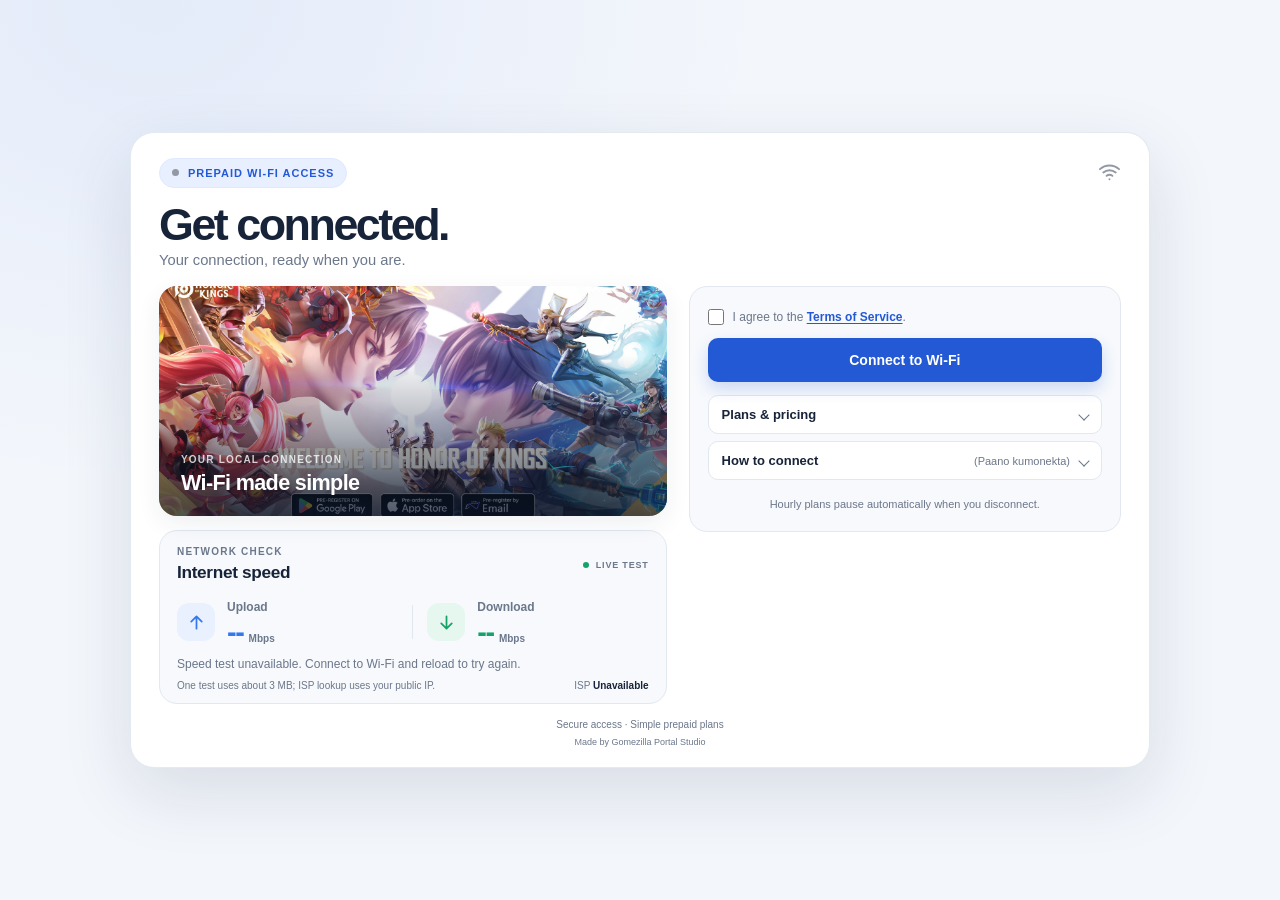
==== commit d3bf3dc5: "Add portal branding and manual save controls Co-authored-by: Copilot <223556219+Copilot@users.norepl" ====
--- a/template/index.html
+++ b/template/index.html
@@ -14,10 +14,11 @@
                 <div class="container">
                     <header class="header">
                         <div class="header-top-row">
-                            <div class="portal-badge"><span class="status-dot" aria-hidden="true"></span>Prepaid Wi-Fi Access</div>
+                            <div class="portal-badge"><span class="status-dot" role="status" aria-label="Internet access not confirmed" title="Internet access not confirmed"></span>Prepaid Wi-Fi Access</div>
                             <span class="internet-status" id="internet-status" role="status" aria-label="Internet access not confirmed" title="Internet access not confirmed">
                                 <svg viewBox="0 0 24 24" fill="none" stroke="currentColor" stroke-width="2" stroke-linecap="round" stroke-linejoin="round" aria-hidden="true"><path d="M2 8.5a15 15 0 0 1 20 0M5.5 12a10 10 0 0 1 13 0M9 15.5a5 5 0 0 1 6 0"/><circle cx="12" cy="19" r="1" fill="currentColor" stroke="none"/></svg>
                             </span>
+                            <span id="brand-logo" class="brand-logo" role="img" aria-label="Brand logo" hidden></span>
                         </div>
                         <h1 class="portal-title">Get connected.</h1>
                         <p class="portal-subtitle">Your connection, ready when you are.</p>
@@ -86,7 +87,10 @@
                             <form id="login-form">
                                 <div id="input-voucher" class="form-group" style="display:none">
                                     <label class="field-label" for="voucherCode">Voucher</label>
-                                    <input id="voucherCode" class="oper-section-item input" name="voucherCode" type="text" placeholder="Enter your voucher code" autocomplete="one-time-code">
+                                    <div class="voucher-input">
+                                        <svg class="voucher-icon" aria-hidden="true" viewBox="0 0 24 24" fill="none" stroke="currentColor" stroke-width="1.7" stroke-linecap="round" stroke-linejoin="round"><path d="M3 5h18v4a3 3 0 0 0 0 6v4H3v-4a3 3 0 0 0 0-6V5zM9 7v2m0 3v1m0 3v1"/></svg>
+                                        <input id="voucherCode" class="oper-section-item input" name="voucherCode" type="text" placeholder="Enter your voucher code" autocomplete="one-time-code">
+                                    </div>
                                 </div>
                                 <div id="input-user" class="form-group" style="display:none">
                                     <label class="field-label" for="username">Username</label>
@@ -166,6 +170,7 @@
         </main>
         <dialog class="info-dialog" id="info-dialog" aria-labelledby="info-dialog-title">
             <div class="info-dialog-card">
+                <button class="info-dialog-dismiss" id="info-dialog-dismiss" type="button" aria-label="Close dialog" autofocus>×</button>
                 <h2 id="info-dialog-title"></h2>
                 <div id="info-dialog-content" class="info-dialog-content"></div>
                 <button class="button" id="info-dialog-close" type="button">Close</button>
--- a/template/light.css
+++ b/template/light.css
@@ -57,6 +57,9 @@
 .internet-status { display: inline-flex; flex: 0 0 auto; color: #9299a4; }
 .internet-status[data-online="true"] { color: #159b63; }
 .internet-status svg { width: 23px; height: 23px; }
+.internet-status[hidden], .brand-logo[hidden] { display: none; }
+.brand-logo { display: block; flex: 0 0 auto; max-width: 45%; height: 40px; mask-repeat: no-repeat; mask-position: center; mask-size: contain; -webkit-mask-repeat: no-repeat; -webkit-mask-position: center; -webkit-mask-size: contain; }
+.brand-logo img { width: 100%; height: 100%; object-fit: contain; }
 
 .portal-badge, .speed-live {
     display: inline-flex;
@@ -82,6 +85,9 @@
     border-radius: 50%;
     background: var(--download);
 }
+.status-dot { background: #9299a4; }
+.status-dot[data-online="true"] { background: #159b63; }
+.status-dot[hidden] { display: none; }
 
 .portal-title {
     margin: 12px 0 4px;
@@ -236,6 +242,9 @@
     box-shadow: 0 0 0 4px var(--focus-ring);
 }
 .form-group input:focus, #country-code:focus, #phone-number:focus, #voucherCode:focus, #username:focus, #password:focus, #simplePassword:focus, #verify-code:focus { outline: none; }
+.voucher-input { position: relative; }
+.voucher-icon { position: absolute; top: 50%; left: 13px; width: 20px; height: 20px; transform: translateY(-50%); color: var(--muted); pointer-events: none; }
+#voucherCode { padding-left: 43px; }
 .password-wrapper { position: relative; }
 .password-toggle { position: absolute; top: 27px; right: 8px; min-height: 32px; padding: 6px 8px; border: 0; border-radius: 7px; background: transparent; box-shadow: none; color: var(--primary); cursor: pointer; font: inherit; font-size: 12px; font-weight: 650; }
 .password-toggle:hover { transform: none; background: var(--primary-soft); box-shadow: none; }
@@ -287,6 +296,7 @@
 .secondary-label { margin-left: auto; color: var(--muted); font-size: 11px; font-weight: 500; }
 .arrow { width: 8px; height: 8px; flex: 0 0 auto; border: solid var(--muted); border-width: 0 1.5px 1.5px 0; transform: rotate(45deg); transition: transform 0.18s ease; }
 .collapsible.active .arrow { transform: rotate(225deg); }
+.collapsible[data-presentation="prompt"] .arrow { display: none; }
 .content { display: none; overflow: hidden; padding: 13px 2px 2px; }
 .content p { margin: 0 0 11px; color: var(--muted); font-size: 13px; line-height: 1.6; }
 .content strong { color: var(--text); }
@@ -322,8 +332,10 @@
 .hotspot-tabs button.active { color: white; border-color: var(--primary); background: var(--primary); }
 .info-dialog { width: min(520px, calc(100% - 28px)); max-height: 82vh; padding: 0; overflow: auto; border: 1px solid var(--border); border-radius: 18px; color: var(--text); background: var(--surface); box-shadow: var(--shadow); }
 .info-dialog::backdrop { background: rgba(12, 24, 45, .55); }
-.info-dialog-card { padding: 26px; }
-.info-dialog-card h2 { margin: 0 0 16px; font-size: 20px; }
+.info-dialog-card { position: relative; padding: 26px; }
+.info-dialog-dismiss { position: absolute; top: 12px; right: 12px; width: 34px; height: 34px; border: 1px solid var(--border); border-radius: 50%; color: var(--muted); background: var(--surface-soft); font-size: 22px; cursor: pointer; }
+.info-dialog-dismiss:focus-visible { outline: 3px solid var(--focus-ring); outline-offset: 2px; }
+.info-dialog-card h2 { margin: 0 38px 16px 0; font-size: 20px; }
 .info-dialog-content p { color: var(--muted); line-height: 1.6; }
 .info-dialog-content img { display: block; max-width: 100%; max-height: 350px; margin: 10px auto 16px; border-radius: 10px; }
 .info-dialog-card > .button { width: 100%; margin-top: 16px; }
--- a/template/dark.css
+++ b/template/dark.css
@@ -57,6 +57,9 @@
 .internet-status { display: inline-flex; flex: 0 0 auto; color: #9299a4; }
 .internet-status[data-online="true"] { color: #40d397; }
 .internet-status svg { width: 23px; height: 23px; }
+.internet-status[hidden], .brand-logo[hidden] { display: none; }
+.brand-logo { display: block; flex: 0 0 auto; max-width: 45%; height: 40px; mask-repeat: no-repeat; mask-position: center; mask-size: contain; -webkit-mask-repeat: no-repeat; -webkit-mask-position: center; -webkit-mask-size: contain; }
+.brand-logo img { width: 100%; height: 100%; object-fit: contain; }
 
 .portal-badge, .speed-live {
     display: inline-flex;
@@ -82,6 +85,9 @@
     border-radius: 50%;
     background: var(--download);
 }
+.status-dot { background: #9299a4; }
+.status-dot[data-online="true"] { background: #159b63; }
+.status-dot[hidden] { display: none; }
 
 .portal-title {
     margin: 12px 0 4px;
@@ -236,6 +242,9 @@
     box-shadow: 0 0 0 4px var(--focus-ring);
 }
 .form-group input:focus, #country-code:focus, #phone-number:focus, #voucherCode:focus, #username:focus, #password:focus, #simplePassword:focus, #verify-code:focus { outline: none; }
+.voucher-input { position: relative; }
+.voucher-icon { position: absolute; top: 50%; left: 13px; width: 20px; height: 20px; transform: translateY(-50%); color: var(--muted); pointer-events: none; }
+#voucherCode { padding-left: 43px; }
 .password-wrapper { position: relative; }
 .password-toggle { position: absolute; top: 27px; right: 8px; min-height: 32px; padding: 6px 8px; border: 0; border-radius: 7px; background: transparent; box-shadow: none; color: var(--primary); cursor: pointer; font: inherit; font-size: 12px; font-weight: 650; }
 .password-toggle:hover { transform: none; background: var(--primary-soft); box-shadow: none; }
@@ -287,6 +296,7 @@
 .secondary-label { margin-left: auto; color: var(--muted); font-size: 11px; font-weight: 500; }
 .arrow { width: 8px; height: 8px; flex: 0 0 auto; border: solid var(--muted); border-width: 0 1.5px 1.5px 0; transform: rotate(45deg); transition: transform 0.18s ease; }
 .collapsible.active .arrow { transform: rotate(225deg); }
+.collapsible[data-presentation="prompt"] .arrow { display: none; }
 .content { display: none; overflow: hidden; padding: 13px 2px 2px; }
 .content p { margin: 0 0 11px; color: var(--muted); font-size: 13px; line-height: 1.6; }
 .content strong { color: var(--text); }
@@ -322,8 +332,10 @@
 .hotspot-tabs button.active { color: white; border-color: var(--primary); background: var(--primary); }
 .info-dialog { width: min(520px, calc(100% - 28px)); max-height: 82vh; padding: 0; overflow: auto; border: 1px solid var(--border); border-radius: 18px; color: var(--text); background: var(--surface); box-shadow: var(--shadow); }
 .info-dialog::backdrop { background: rgba(12, 24, 45, .68); }
-.info-dialog-card { padding: 26px; }
-.info-dialog-card h2 { margin: 0 0 16px; font-size: 20px; }
+.info-dialog-card { position: relative; padding: 26px; }
+.info-dialog-dismiss { position: absolute; top: 12px; right: 12px; width: 34px; height: 34px; border: 1px solid var(--border); border-radius: 50%; color: var(--muted); background: var(--surface-soft); font-size: 22px; cursor: pointer; }
+.info-dialog-dismiss:focus-visible { outline: 3px solid var(--focus-ring); outline-offset: 2px; }
+.info-dialog-card h2 { margin: 0 38px 16px 0; font-size: 20px; }
 .info-dialog-content p { color: var(--muted); line-height: 1.6; }
 .info-dialog-content img { display: block; max-width: 100%; max-height: 350px; margin: 10px auto 16px; border-radius: 10px; }
 .info-dialog-card > .button { width: 100%; margin-top: 16px; }
